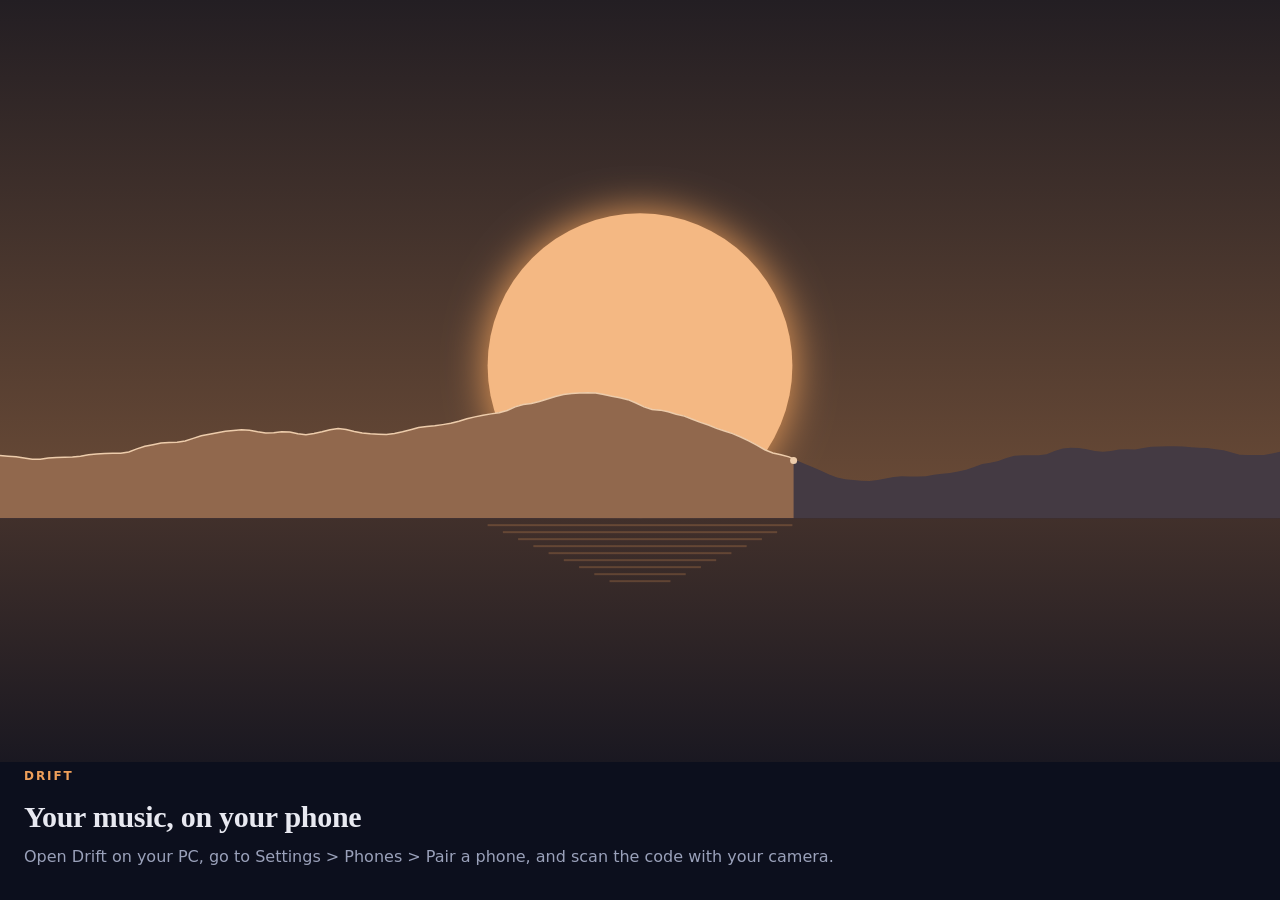
==== phone/index.html @ c17a7276 "Update from the main repo" ====
<!doctype html>
<html lang="en">
<head>
<meta charset="utf-8">
<meta name="viewport" content="width=device-width, initial-scale=1, viewport-fit=cover">
<meta name="apple-mobile-web-app-capable" content="yes">
<meta name="mobile-web-app-capable" content="yes">
<meta name="apple-mobile-web-app-title" content="Drift">
<meta name="apple-mobile-web-app-status-bar-style" content="black-translucent">
<meta name="theme-color" content="#0c0f1d">
<link rel="manifest" href="manifest.json">
<link rel="apple-touch-icon" href="icon-192.png">
<link rel="icon" href="icon-192.png">
<link rel="stylesheet" href="style.css">
<title>Drift</title>
</head>
<body>
<div id="app">
  <!-- pairing, shown until this phone is paired -->
  <section id="welcome" class="screen" hidden>
    <div class="welcome-art"><canvas id="welcome-scape"></canvas></div>
    <div class="welcome-text">
      <div class="eyebrow">Drift</div>
      <h1 id="welcome-title">Your music, on your phone</h1>
      <p id="welcome-note">Open Drift on your PC, go to Settings &gt; Phones &gt; Pair a phone, and scan the code with your camera.</p>
      <ol id="homescreen-steps" hidden>
        <li>Tap <b>Share</b> <span class="share-glyph" aria-hidden="true"></span> at the bottom of Safari</li>
        <li>Tap <b>Add to Home Screen</b>, then <b>Add</b></li>
        <li>Open <b>Drift</b> from your home screen</li>
      </ol>
      <p id="welcome-error" class="error" hidden></p>
      <!-- Drift for Android (app.js welcome): on an Android browser, the app; inside the app, use it before pairing -->
      <div id="android-app" class="android-app" hidden>
        <a class="pill" id="app-open">Open in the Drift app</a>
        <a class="pill ghost" id="app-get" target="_blank" rel="noopener">Get the Drift app</a>
        <button class="pill ghost" id="app-web">Use Drift here in the browser</button>
      </div>
      <button class="pill ghost" id="app-skip" hidden>Play from YouTube now, pair later</button>
    </div>
  </section>

  <!-- the player -->
  <section id="main" class="screen" hidden>
    <header class="top">
      <div>
        <div class="eyebrow" id="page-eyebrow">Now</div>
        <h1 id="page-title">Drift</h1>
      </div>
      <button class="icon" id="open-settings" aria-label="Settings"><svg viewBox="0 0 24 24"><circle cx="12" cy="12" r="3.2"/><path d="M12 2.8v2.6M12 18.6v2.6M21.2 12h-2.6M5.4 12H2.8M18.5 5.5l-1.8 1.8M7.3 16.7l-1.8 1.8M18.5 18.5l-1.8-1.8M7.3 7.3 5.5 5.5"/></svg></button>
    </header>

    <div class="pages">
      <div id="page-now" class="page">
        <canvas id="scape" aria-label="The song's shape: tap or drag to move in the song"></canvas>
        <div class="now-text">
          <div class="why" id="now-why"></div>
          <h2 id="now-title">Nothing playing</h2>
          <div class="artist" id="now-artist">Tap play for Drift radio</div>
          <div class="times"><span id="now-at">0:00</span><span id="now-len">0:00</span></div>
        </div>
        <div class="transport">
          <button class="icon" id="like" aria-label="Like"><svg viewBox="0 0 24 24"><path d="M12 20s-7-4.4-7-10a4 4 0 0 1 7-2.6A4 4 0 0 1 19 10c0 5.6-7 10-7 10z"/></svg></button>
          <button class="icon" id="prev" aria-label="Previous"><svg viewBox="0 0 24 24"><path d="M7 6v12M18 6l-8 6 8 6z"/></svg></button>
          <button class="play" id="play" aria-label="Play"><svg viewBox="0 0 24 24" id="play-glyph"><path d="M8 5l11 7-11 7z"/></svg></button>
          <button class="icon" id="next" aria-label="Next"><svg viewBox="0 0 24 24"><path d="M17 6v12M6 6l8 6-8 6z"/></svg></button>
          <button class="icon" id="radio" aria-label="Drift radio"><svg viewBox="0 0 24 24"><path d="M4 12a8 8 0 0 1 16 0M7.5 12a4.5 4.5 0 0 1 9 0"/><circle cx="12" cy="12" r="1.4"/></svg></button>
        </div>
        <div class="upnext"><div class="label">Up next</div><ul id="queue" class="rows"></ul></div>
      </div>

      <div id="page-shelf" class="page" hidden>
        <div class="chips" id="shelf-chips">
          <button class="chip on" data-shelf="songs">Songs</button>
          <button class="chip" data-shelf="playlists">Playlists</button>
          <button class="chip" data-shelf="liked">Liked</button>
        </div>
        <ul id="shelf" class="rows"></ul>
        <div class="quiet" id="shelf-quiet" hidden></div>
      </div>

      <div id="page-search" class="page" hidden>
        <form id="search-form" class="search" autocomplete="off">
          <input id="search" type="search" placeholder="Song, artist or album" enterkeyhint="search">
        </form>
        <ul id="results" class="rows"></ul>
        <div id="wish-box" class="wish" hidden>
          <p id="wish-text"></p>
          <button class="pill" id="wish-btn">Get it from my PC</button>
        </div>
        <div class="label" id="wishes-label" hidden>Wished</div>
        <ul id="wishes" class="rows small"></ul>
      </div>
    </div>

    <div class="sync-line" id="sync-line"></div>
    <nav class="tabs">
      <button data-page="now" class="on"><svg viewBox="0 0 24 24"><path d="M3 18c3-5 5-7 8-4s5 1 10-6"/><circle cx="16" cy="6" r="2.2"/></svg><span>Now</span></button>
      <button data-page="shelf"><svg viewBox="0 0 24 24"><path d="M5 4v16M10 4v16M15 5l4 15"/></svg><span>Shelf</span></button>
      <button data-page="search"><svg viewBox="0 0 24 24"><circle cx="11" cy="11" r="6"/><path d="M20 20l-4.5-4.5"/></svg><span>Search</span></button>
    </nav>
  </section>

  <!-- settings sheet -->
  <div id="sheet" class="sheet" hidden>
    <div class="sheet-card" role="dialog" aria-labelledby="sheet-title">
      <div class="grab"></div>
      <h2 id="sheet-title">Settings</h2>
      <div class="row"><span>Paired with</span><b id="set-pc">—</b></div>
      <div class="row"><span>On this phone</span><b id="set-space">—</b></div>
      <div class="label">Shelf size</div>
      <div class="chips" id="budget">
        <button class="chip" data-gb="1">1 GB</button><button class="chip" data-gb="2">2 GB</button>
        <button class="chip" data-gb="5">5 GB</button><button class="chip" data-gb="10">10 GB</button>
      </div>
      <p class="hint">Your PC fills the shelf with your playlists, liked songs and radio picks. Radio picks make room first.</p>
      <button class="pill" id="sync-now">Sync now</button>
      <button class="pill ghost" id="close-sheet">Done</button>
    </div>
  </div>
</div>
<script type="module" src="app.js"></script>
</body>
</html>
---- phone/style.css ----
/* Drift on the phone: dusk palette, serif titles, small caps labels, as on the PC. */
:root {
  --bg: #0c0f1d; --card: #151a2c; --line: #262c45; --ink: #e8e9f1; --muted: #9aa1ba; --faint: #6b7290;
  --accent: #f0a05a; --danger: #ef7f8a;
  --serif: ui-serif, "New York", "Iowan Old Style", Georgia, serif;
  --sans: -apple-system, system-ui, "Segoe UI", Roboto, sans-serif;
  --safe-top: env(safe-area-inset-top, 0px); --safe-bottom: env(safe-area-inset-bottom, 0px);
  color-scheme: dark;
}
* { box-sizing: border-box; -webkit-tap-highlight-color: transparent; }
[hidden] { display: none !important; }
html, body { height: 100%; margin: 0; background: var(--bg); color: var(--ink); font: 16px/1.45 var(--sans); }
body { overscroll-behavior: none; -webkit-user-select: none; user-select: none; }
button { font: inherit; color: inherit; background: none; border: 0; padding: 0; cursor: pointer; }
svg { width: 24px; height: 24px; fill: none; stroke: currentColor; stroke-width: 1.6; stroke-linecap: round; stroke-linejoin: round; }
#app { height: 100%; }
.screen { height: 100%; display: flex; flex-direction: column; }
.eyebrow, .label { font: 600 12px/1 var(--sans); letter-spacing: .16em; text-transform: uppercase; color: var(--accent); }
.label { color: var(--faint); margin: 18px 0 8px; }
h1 { font: 600 30px/1.1 var(--serif); margin: 6px 0 0; letter-spacing: -.01em; }
h2 { font: 600 24px/1.15 var(--serif); margin: 0; }

/* welcome / pairing */
#welcome { padding: var(--safe-top) 0 var(--safe-bottom); }
.welcome-art { flex: 1 1 48%; min-height: 200px; }
.welcome-art canvas { width: 100%; height: 100%; display: block; }
.welcome-text { padding: 8px 24px 32px; display: grid; gap: 12px; }
.welcome-text p { color: var(--muted); margin: 0; }
.welcome-text ol { margin: 4px 0 0; padding-left: 22px; display: grid; gap: 8px; }
.share-glyph { display: inline-block; width: 14px; height: 16px; border: 1.6px solid currentColor; border-top: 0; border-radius: 2px; position: relative; vertical-align: -2px; margin-left: 2px; }
.error { color: var(--danger) !important; }

/* main */
.top { display: flex; align-items: flex-end; justify-content: space-between; padding: calc(var(--safe-top) + 14px) 20px 10px; }
.pages { flex: 1; overflow: hidden; position: relative; }
.page { position: absolute; inset: 0; overflow-y: auto; -webkit-overflow-scrolling: touch; padding: 0 20px 24px; }
.icon { width: 44px; height: 44px; display: grid; place-items: center; border-radius: 22px; color: var(--muted); }
.icon:active { background: var(--card); }
.icon.on { color: var(--accent); }
.icon.on svg { fill: currentColor; fill-opacity: .2; }

/* now */
#scape { width: calc(100% + 40px); margin: 0 -20px; height: 46vh; max-height: 380px; display: block; touch-action: none; }
.now-text { padding: 14px 0 4px; }
.why { font: 600 11px/1 var(--sans); letter-spacing: .16em; text-transform: uppercase; color: var(--accent); min-height: 11px; margin-bottom: 8px; }
.artist { color: var(--muted); margin-top: 4px; }
.times { display: flex; justify-content: space-between; color: var(--faint); font: 13px var(--sans); font-variant-numeric: tabular-nums; margin-top: 10px; }
.transport { display: flex; align-items: center; justify-content: space-between; padding: 8px 0 4px; }
.play { width: 68px; height: 68px; border-radius: 34px; background: var(--ink); color: var(--bg); display: grid; place-items: center; }
.play svg { width: 28px; height: 28px; fill: currentColor; stroke: none; }
.play:active { transform: scale(.96); }

/* rows */
.rows { list-style: none; margin: 0; padding: 0; }
.rows li { display: grid; grid-template-columns: 44px 1fr auto; gap: 12px; align-items: center; padding: 8px 0; border-bottom: 1px solid var(--line); min-width: 0; }
.rows li:last-child { border-bottom: 0; }
.rows li:active { opacity: .7; }
.rows .art { width: 44px; height: 44px; border-radius: 6px; background: var(--card) center/cover; }
.rows .t { min-width: 0; }
.rows .t b { display: block; font-weight: 600; white-space: nowrap; overflow: hidden; text-overflow: ellipsis; }
.rows .t span { display: block; color: var(--muted); font-size: 14px; white-space: nowrap; overflow: hidden; text-overflow: ellipsis; }
.rows .tag { color: var(--faint); font-size: 12px; }
.rows.small li { grid-template-columns: 1fr auto; padding: 6px 0; }
.rows li.playing .t b { color: var(--accent); }

.chips { display: flex; gap: 8px; flex-wrap: wrap; padding: 4px 0 10px; }
.chip { padding: 7px 14px; border-radius: 18px; background: var(--card); color: var(--muted); font-size: 14px; }
.chip.on { background: var(--ink); color: var(--bg); }
.quiet { color: var(--muted); text-align: center; padding: 48px 16px; }

.search input { width: 100%; font: 17px var(--sans); padding: 12px 14px; border-radius: 12px; border: 1px solid var(--line); background: var(--card); color: var(--ink); -webkit-user-select: text; user-select: text; }
.wish { margin-top: 18px; padding: 16px; border-radius: 14px; background: var(--card); display: grid; gap: 12px; }
.wish p { margin: 0; color: var(--muted); }
.pill { padding: 13px 18px; border-radius: 24px; background: var(--accent); color: #1b1206; font-weight: 600; width: 100%; }
.pill.ghost { background: var(--card); color: var(--ink); }
.pill:disabled { opacity: .5; }

.sync-line { font-size: 12px; color: var(--faint); text-align: center; padding: 4px 16px 0; min-height: 20px; white-space: nowrap; overflow: hidden; text-overflow: ellipsis; }
.tabs { display: flex; justify-content: space-around; border-top: 1px solid var(--line); padding: 6px 0 calc(var(--safe-bottom) + 4px); background: var(--bg); }
.tabs button { display: grid; justify-items: center; gap: 2px; font-size: 11px; color: var(--faint); padding: 4px 18px; }
.tabs button.on { color: var(--ink); }

/* settings sheet */
.sheet { position: fixed; inset: 0; background: rgba(5, 6, 12, .6); display: flex; align-items: flex-end; z-index: 20; }
.sheet-card { width: 100%; background: var(--card); border-radius: 18px 18px 0 0; padding: 10px 20px calc(var(--safe-bottom) + 20px); display: grid; gap: 10px; animation: rise .22s ease-out; }
.grab { width: 40px; height: 5px; border-radius: 3px; background: var(--line); margin: 0 auto 8px; }
.row { display: flex; justify-content: space-between; gap: 12px; padding: 6px 0; color: var(--muted); }
.row b { color: var(--ink); font-weight: 600; text-align: right; }
.hint { color: var(--faint); font-size: 13px; margin: 0; }
.sheet .chip { background: var(--bg); }
.sheet .chip.on { background: var(--ink); }
@keyframes rise { from { transform: translateY(40px); opacity: 0; } }
@media (prefers-reduced-motion: reduce) { .sheet-card { animation: none; } }
/* Drift for Android: the pairing page offers the app */
.android-app { display: grid; gap: 10px; margin-top: 6px; }
.android-app a.pill { display: block; text-align: center; text-decoration: none; box-sizing: border-box; }
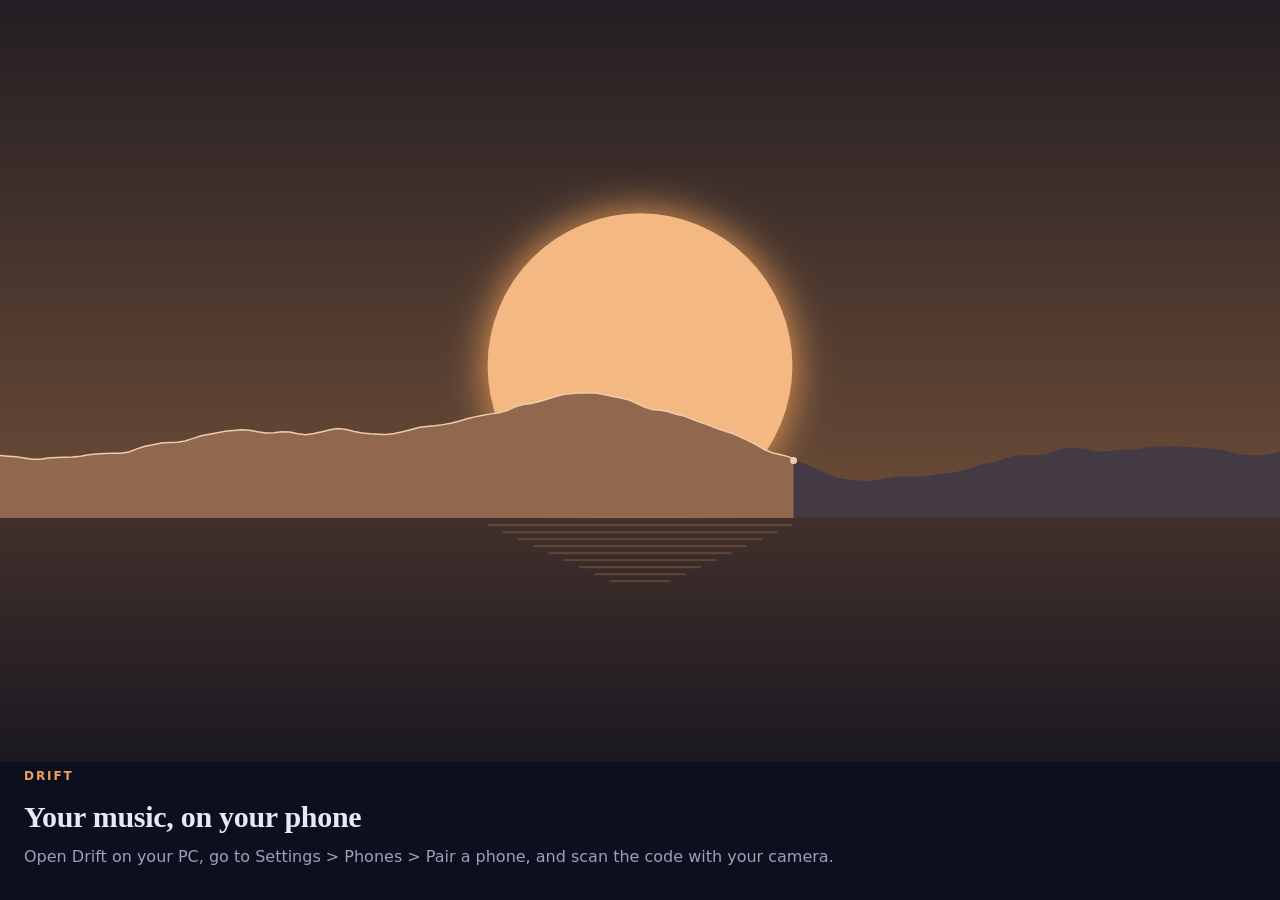
==== commit 0eae5a11: "Phone app" ====
--- a/phone/index.html
+++ b/phone/index.html
@@ -51,6 +51,7 @@
 
     <div class="pages">
       <div id="page-now" class="page">
+        <div class="hero">
         <canvas id="scape" aria-label="The song's shape: tap or drag to move in the song"></canvas>
         <div class="now-text">
           <div class="why" id="now-why"></div>
@@ -64,6 +65,7 @@
           <button class="play" id="play" aria-label="Play"><svg viewBox="0 0 24 24" id="play-glyph"><path d="M8 5l11 7-11 7z"/></svg></button>
           <button class="icon" id="next" aria-label="Next"><svg viewBox="0 0 24 24"><path d="M17 6v12M6 6l8 6-8 6z"/></svg></button>
           <button class="icon" id="radio" aria-label="Drift radio"><svg viewBox="0 0 24 24"><path d="M4 12a8 8 0 0 1 16 0M7.5 12a4.5 4.5 0 0 1 9 0"/><circle cx="12" cy="12" r="1.4"/></svg></button>
+        </div>
         </div>
         <div class="upnext"><div class="label">Up next</div><ul id="queue" class="rows"></ul></div>
       </div>
--- a/phone/style.css
+++ b/phone/style.css
@@ -13,7 +13,9 @@
 body { overscroll-behavior: none; -webkit-user-select: none; user-select: none; }
 button { font: inherit; color: inherit; background: none; border: 0; padding: 0; cursor: pointer; }
 svg { width: 24px; height: 24px; fill: none; stroke: currentColor; stroke-width: 1.6; stroke-linecap: round; stroke-linejoin: round; }
-#app { height: 100%; }
+/* The app fills the real screen. On an iPhone home-screen app, height: 100% comes out one status bar short (the gap
+   under the tabs); 100vh / 100dvh is the whole screen there and the visible area in a browser. */
+#app { position: fixed; top: 0; left: 0; right: 0; height: 100vh; height: 100dvh; }
 .screen { height: 100%; display: flex; flex-direction: column; }
 .eyebrow, .label { font: 600 12px/1 var(--sans); letter-spacing: .16em; text-transform: uppercase; color: var(--accent); }
 .label { color: var(--faint); margin: 18px 0 8px; }
@@ -40,7 +42,13 @@
 .icon.on svg { fill: currentColor; fill-opacity: .2; }
 
 /* now */
-#scape { width: calc(100% + 40px); margin: 0 -20px; height: 46vh; max-height: 380px; display: block; touch-action: none; }
+/* The player always fits the screen, whatever the phone: the picture takes the room the words and buttons leave;
+   Up next is below it (scroll). */
+#page-now { padding-bottom: 0; }
+.hero { height: 100%; display: flex; flex-direction: column; }
+#scape { width: calc(100% + 40px); margin: 0 -20px; flex: 1 1 0; min-height: 110px; display: block; touch-action: none; }
+.hero .transport { padding: 6px 0 14px; }
+.upnext { padding-bottom: 24px; }
 .now-text { padding: 14px 0 4px; }
 .why { font: 600 11px/1 var(--sans); letter-spacing: .16em; text-transform: uppercase; color: var(--accent); min-height: 11px; margin-bottom: 8px; }
 .artist { color: var(--muted); margin-top: 4px; }
@@ -75,8 +83,8 @@
 .pill.ghost { background: var(--card); color: var(--ink); }
 .pill:disabled { opacity: .5; }
 
-.sync-line { font-size: 12px; color: var(--faint); text-align: center; padding: 4px 16px 0; min-height: 20px; white-space: nowrap; overflow: hidden; text-overflow: ellipsis; }
-.tabs { display: flex; justify-content: space-around; border-top: 1px solid var(--line); padding: 6px 0 calc(var(--safe-bottom) + 4px); background: var(--bg); }
+.sync-line { font-size: 12px; color: var(--faint); text-align: center; padding: 2px 16px 4px; min-height: 22px; white-space: nowrap; overflow: hidden; text-overflow: ellipsis; }
+.tabs { display: flex; justify-content: space-around; border-top: 1px solid var(--line); padding: 6px 0 max(var(--safe-bottom), 10px); background: var(--bg); }
 .tabs button { display: grid; justify-items: center; gap: 2px; font-size: 11px; color: var(--faint); padding: 4px 18px; }
 .tabs button.on { color: var(--ink); }
 
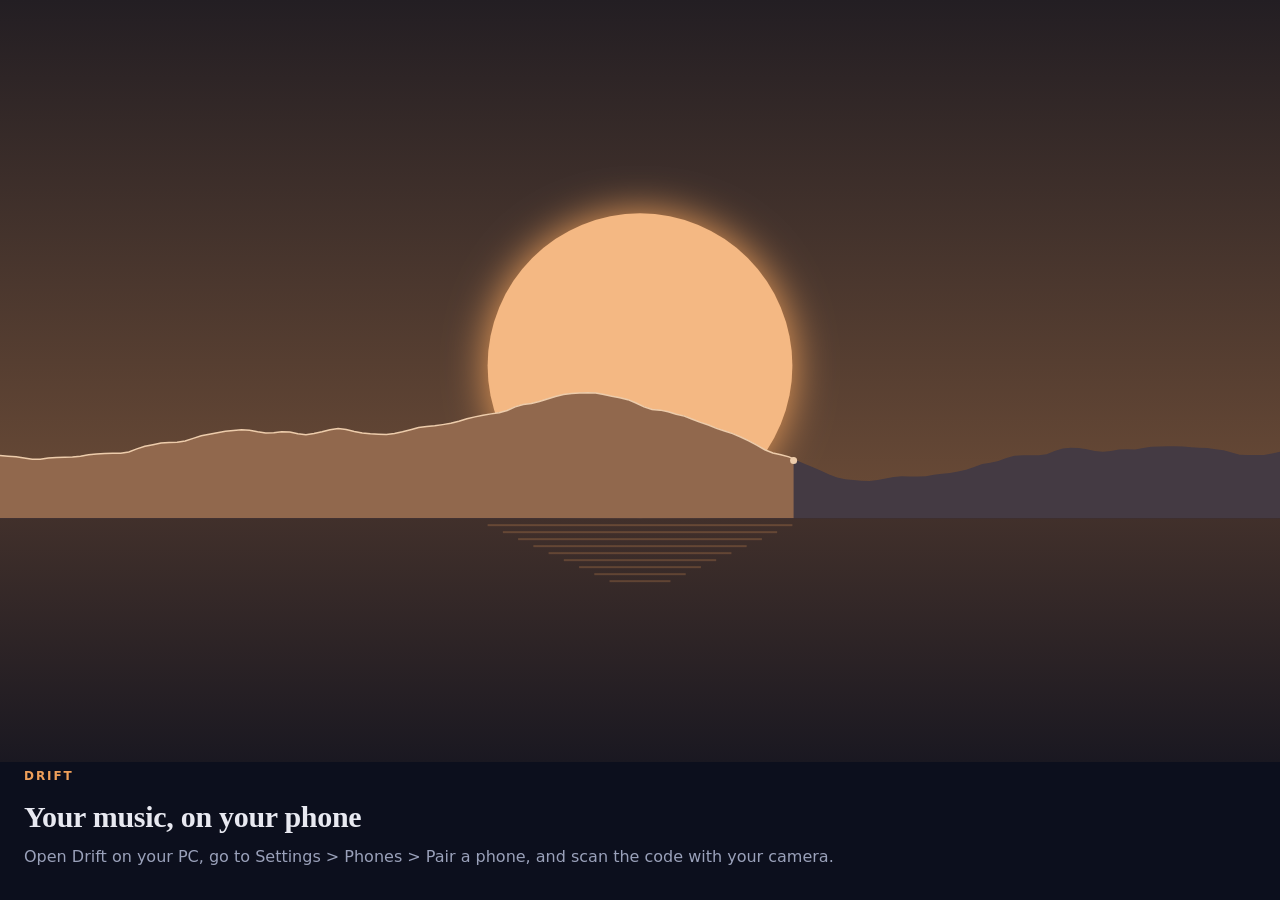
==== commit f00d97bb: "Phone app" ====
--- a/phone/index.html
+++ b/phone/index.html
@@ -2,7 +2,7 @@
 <html lang="en">
 <head>
 <meta charset="utf-8">
-<meta name="viewport" content="width=device-width, initial-scale=1, viewport-fit=cover">
+<meta name="viewport" content="width=device-width, initial-scale=1, maximum-scale=1, user-scalable=no, viewport-fit=cover">
 <meta name="apple-mobile-web-app-capable" content="yes">
 <meta name="mobile-web-app-capable" content="yes">
 <meta name="apple-mobile-web-app-title" content="Drift">
--- a/phone/style.css
+++ b/phone/style.css
@@ -9,13 +9,15 @@
 }
 * { box-sizing: border-box; -webkit-tap-highlight-color: transparent; }
 [hidden] { display: none !important; }
-html, body { height: 100%; margin: 0; background: var(--bg); color: var(--ink); font: 16px/1.45 var(--sans); }
-body { overscroll-behavior: none; -webkit-user-select: none; user-select: none; }
+/* One app, locked in place: the page itself never scrolls, bounces or zooms; only lists scroll, inside it. */
+html, body { position: fixed; inset: 0; overflow: hidden; margin: 0; background: var(--bg); color: var(--ink);
+             font: 16px/1.45 var(--sans); overscroll-behavior: none; -webkit-text-size-adjust: 100%; }
+body { -webkit-user-select: none; user-select: none; -webkit-touch-callout: none; touch-action: pan-x pan-y; }
 button { font: inherit; color: inherit; background: none; border: 0; padding: 0; cursor: pointer; }
 svg { width: 24px; height: 24px; fill: none; stroke: currentColor; stroke-width: 1.6; stroke-linecap: round; stroke-linejoin: round; }
 /* The app fills the real screen. On an iPhone home-screen app, height: 100% comes out one status bar short (the gap
    under the tabs); 100vh / 100dvh is the whole screen there and the visible area in a browser. */
-#app { position: fixed; top: 0; left: 0; right: 0; height: 100vh; height: 100dvh; }
+#app { position: fixed; top: 0; left: 0; right: 0; height: 100vh; height: var(--app-h, 100dvh); overflow: hidden; }
 .screen { height: 100%; display: flex; flex-direction: column; }
 .eyebrow, .label { font: 600 12px/1 var(--sans); letter-spacing: .16em; text-transform: uppercase; color: var(--accent); }
 .label { color: var(--faint); margin: 18px 0 8px; }
@@ -35,7 +37,7 @@
 /* main */
 .top { display: flex; align-items: flex-end; justify-content: space-between; padding: calc(var(--safe-top) + 14px) 20px 10px; }
 .pages { flex: 1; overflow: hidden; position: relative; }
-.page { position: absolute; inset: 0; overflow-y: auto; -webkit-overflow-scrolling: touch; padding: 0 20px 24px; }
+.page { position: absolute; inset: 0; overflow-y: auto; overflow-x: hidden; overscroll-behavior: contain; -webkit-overflow-scrolling: touch; padding: 0 20px 24px; }
 .icon { width: 44px; height: 44px; display: grid; place-items: center; border-radius: 22px; color: var(--muted); }
 .icon:active { background: var(--card); }
 .icon.on { color: var(--accent); }
@@ -76,7 +78,8 @@
 .chip.on { background: var(--ink); color: var(--bg); }
 .quiet { color: var(--muted); text-align: center; padding: 48px 16px; }
 
-.search input { width: 100%; font: 17px var(--sans); padding: 12px 14px; border-radius: 12px; border: 1px solid var(--line); background: var(--card); color: var(--ink); -webkit-user-select: text; user-select: text; }
+.search input:focus { outline: none; border-color: var(--accent); }
+.search input { -webkit-appearance: none; appearance: none; width: 100%; font: 17px var(--sans); padding: 12px 14px; border-radius: 12px; border: 1px solid var(--line); background: var(--card); color: var(--ink); -webkit-user-select: text; user-select: text; }
 .wish { margin-top: 18px; padding: 16px; border-radius: 14px; background: var(--card); display: grid; gap: 12px; }
 .wish p { margin: 0; color: var(--muted); }
 .pill { padding: 13px 18px; border-radius: 24px; background: var(--accent); color: #1b1206; font-weight: 600; width: 100%; }
@@ -84,8 +87,9 @@
 .pill:disabled { opacity: .5; }
 
 .sync-line { font-size: 12px; color: var(--faint); text-align: center; padding: 2px 16px 4px; min-height: 22px; white-space: nowrap; overflow: hidden; text-overflow: ellipsis; }
-.tabs { display: flex; justify-content: space-around; border-top: 1px solid var(--line); padding: 6px 0 max(var(--safe-bottom), 10px); background: var(--bg); }
-.tabs button { display: grid; justify-items: center; gap: 2px; font-size: 11px; color: var(--faint); padding: 4px 18px; }
+/* like a native tab bar: 49 pt of buttons, then the home-indicator strip */
+.tabs { display: flex; justify-content: space-around; align-items: center; height: calc(49px + var(--safe-bottom)); padding: 0 0 var(--safe-bottom); border-top: 1px solid var(--line); background: var(--bg); flex: none; }
+.tabs button { display: grid; justify-items: center; gap: 1px; font-size: 10px; font-weight: 500; color: var(--faint); padding: 4px 22px; }
 .tabs button.on { color: var(--ink); }
 
 /* settings sheet */
